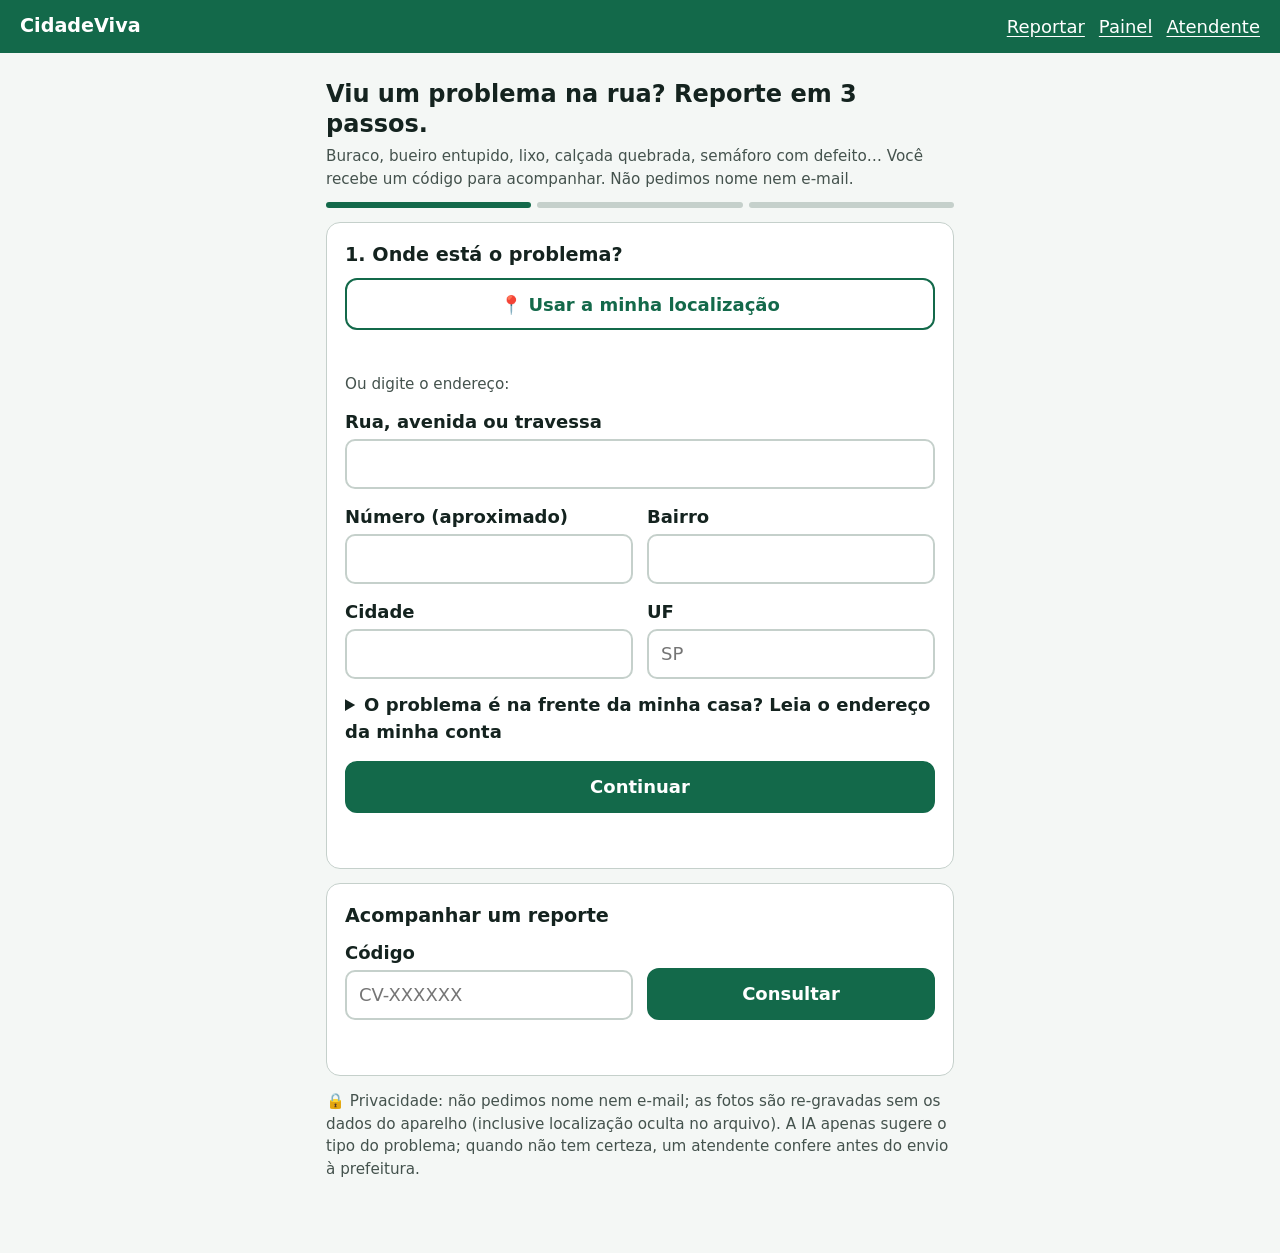
==== static/index.html @ 7f7e9238 "Subindo projeto MVP" ====
<!DOCTYPE html>
<html lang="pt-BR">
<head>
<meta charset="utf-8"><meta name="viewport" content="width=device-width, initial-scale=1">
<title>CidadeViva · Reporte um problema na sua rua</title>
<link rel="stylesheet" href="/static/style.css">
</head>
<body>
<header><strong>CidadeViva</strong><nav aria-label="Principal"><a href="/">Reportar</a><a href="/painel">Painel</a><a href="/admin">Atendente</a></nav></header>
<main>
  <h1>Viu um problema na rua? Reporte em 3 passos.</h1>
  <p class="muted">Buraco, bueiro entupido, lixo, calçada quebrada, semáforo com defeito… Você recebe um código para acompanhar. Não pedimos nome nem e-mail.</p>
  <ol class="steps" aria-hidden="true"><li id="b1" class="on"></li><li id="b2"></li><li id="b3"></li></ol>

  <!-- PASSO 1: onde -->
  <section class="card" id="s1" aria-labelledby="t1">
    <h2 id="t1" tabindex="-1">1. Onde está o problema?</h2>
    <button class="btn secondary" id="gps" type="button">📍 Usar a minha localização</button>
    <div class="status" id="gpsmsg" role="status" aria-live="polite"></div>
    <p class="muted">Ou digite o endereço:</p>
    <div class="grid">
      <div><label for="logradouro">Rua, avenida ou travessa</label><input type="text" id="logradouro" autocomplete="off"></div>
      <div class="row2">
        <div><label for="numero">Número (aproximado)</label><input type="text" id="numero" inputmode="numeric" autocomplete="off"></div>
        <div><label for="bairro">Bairro</label><input type="text" id="bairro" autocomplete="off"></div>
      </div>
      <div class="row2">
        <div><label for="cidade">Cidade</label><input type="text" id="cidade" autocomplete="off"></div>
        <div><label for="uf">UF</label><input type="text" id="uf" maxlength="2" autocomplete="off" placeholder="SP"></div>
      </div>
    </div>
    <details style="margin-top:12px"><summary style="cursor:pointer;font-weight:600;min-height:44px">O problema é na frente da minha casa? Leia o endereço da minha conta</summary>
      <p class="muted">Foto de uma conta de luz, água ou telefone (Enel, Sabesp ou Claro). Lemos o endereço e preenchemos os campos; você confere. A foto da conta não é guardada.</p>
      <label class="btn secondary" for="fatura" style="cursor:pointer">📷 Foto da conta</label>
      <input class="sr" id="fatura" type="file" accept="image/*">
      <div class="status" id="fmsg" role="status" aria-live="polite"></div>
    </details>
    <div class="actions"><button class="btn" id="n1" type="button">Continuar</button></div>
    <div class="status err" id="e1" role="alert"></div>
  </section>

  <!-- PASSO 2: o quê -->
  <section class="card" id="s2" aria-labelledby="t2" hidden>
    <h2 id="t2" tabindex="-1">2. O que está acontecendo?</h2>
    <label for="descricao">Descreva com suas palavras</label>
    <textarea id="descricao" maxlength="1500" aria-describedby="hd" placeholder="Ex.: buraco grande no meio da rua, carros desviam para a outra pista"></textarea>
    <div class="hint" id="hd">Não escreva telefone, CPF ou e-mail: removemos esses dados, mas é melhor não enviar.</div>
    <p style="margin-top:12px"><label class="btn secondary" for="foto" style="cursor:pointer">📷 Foto do problema (opcional)</label></p>
    <input class="sr" id="foto" type="file" accept="image/*" capture="environment">
    <img class="prev" id="prev" alt="Pré-visualização da foto do problema" hidden>
    <div class="actions"><button class="btn" id="n2" type="button">Continuar</button><button class="btn secondary" id="v1" type="button">Voltar</button></div>
    <div class="status" id="e2" role="alert"></div>
  </section>

  <!-- PASSO 3: conferir e enviar -->
  <section class="card" id="s3" aria-labelledby="t3" hidden>
    <h2 id="t3" tabindex="-1">3. Confira e envie</h2>
    <div id="resumo" class="muted" style="white-space:pre-line"></div>
    <label for="categoria" style="margin-top:12px">Tipo de problema</label>
    <select id="categoria"></select>
    <div id="iabox" class="banner" hidden></div>
    <div id="formal" class="muted" hidden></div>
    <div class="actions"><button class="btn" id="enviar" type="button">✔ Enviar reporte</button><button class="btn secondary" id="v2" type="button">Voltar</button></div>
    <div class="status" id="e3" role="alert"></div>
  </section>

  <!-- PASSO 4: pronto -->
  <section class="card" id="s4" aria-labelledby="t4" hidden>
    <h2 id="t4" tabindex="-1">✔ Reporte enviado</h2>
    <p>Guarde o seu código:</p><div class="code" id="codigo"></div>
    <div class="banner good" id="msg4"></div>
    <button class="btn secondary" id="novo" type="button">Fazer outro reporte</button>
  </section>

  <section class="card" aria-labelledby="t5">
    <h2 id="t5">Acompanhar um reporte</h2>
    <div class="row2"><div><label for="busca">Código</label><input type="text" id="busca" placeholder="CV-XXXXXX" autocomplete="off"></div>
    <div style="align-self:end"><button class="btn" id="bbusca" type="button">Consultar</button></div></div>
    <div class="status" id="rbusca" role="status" aria-live="polite"></div>
    <div id="meus"></div>
  </section>
  <p class="muted">🔒 Privacidade: não pedimos nome nem e-mail; as fotos são re-gravadas sem os dados do aparelho (inclusive localização oculta no arquivo). A IA apenas sugere o tipo do problema; quando não tem certeza, um atendente confere antes do envio à prefeitura.</p>
</main>
<script>
"use strict";
const $=id=>document.getElementById(id);
const CATS={pavimento:"Pavimento e buracos",iluminacao:"Iluminação pública",limpeza_urbana:"Limpeza urbana e descarte",arvores_areas_verdes:"Árvores e áreas verdes",calcadas_acessibilidade:"Calçadas e acessibilidade",sinalizacao_semaforo:"Sinalização e semáforos",drenagem:"Drenagem e alagamentos"};
const STATUS={novo:"Aguardando conferência",triado:"Na fila para envio à prefeitura",enviado_prefeitura:"Enviado à prefeitura",resolvido:"Resolvido"};
const UFS="AC AL AP AM BA CE DF ES GO MA MT MS MG PA PB PR PE PI RJ RN RS RO RR SC SP SE TO".split(" ");
const store={get(k,d){try{return JSON.parse(localStorage.getItem(k))??d}catch{return d}},set(k,v){try{localStorage.setItem(k,JSON.stringify(v))}catch{}}};
let uid=store.get("cv_uid",null); if(!uid){uid=(crypto.randomUUID?crypto.randomUUID():String(Date.now())+Math.random().toString(16).slice(2)).replace(/-/g,"");store.set("cv_uid",uid)}
let pos=null, fotoProb=null, origem="manual", sugestao=null;
const esc=s=>String(s??"").replace(/[&<>"']/g,c=>({"&":"&amp;","<":"&lt;",">":"&gt;",'"':"&quot;","'":"&#39;"}[c]));

function ir(n){for(let i=1;i<=4;i++){$("s"+i).hidden=i!==n} for(let i=1;i<=3;i++)$("b"+i).classList.toggle("on",i<=Math.min(n,3)); const t=$("t"+n);t.scrollIntoView({behavior:"smooth",block:"start"});t.focus({preventScroll:true})}
async function shrink(file,max=1600){try{const im=await createImageBitmap(file);const k=Math.min(1,max/Math.max(im.width,im.height));if(k===1&&file.size<2e6)return file;const c=document.createElement("canvas");c.width=Math.round(im.width*k);c.height=Math.round(im.height*k);c.getContext("2d").drawImage(im,0,0,c.width,c.height);return await new Promise(ok=>c.toBlob(b=>ok(b||file),"image/jpeg",.88))}catch{return file}}

// Passo 1
$("gps").onclick=()=>{ if(!navigator.geolocation){$("gpsmsg").textContent="Seu aparelho não oferece localização. Digite o endereço.";return}
  $("gpsmsg").textContent="Buscando localização…";
  navigator.geolocation.getCurrentPosition(p=>{pos={lat:p.coords.latitude,lon:p.coords.longitude};$("gpsmsg").className="status ok";$("gpsmsg").textContent="✔ Localização capturada. Se quiser, complete o endereço abaixo."},
   ()=>{$("gpsmsg").className="status err";$("gpsmsg").textContent="Não conseguimos a localização. Digite o endereço."},{enableHighAccuracy:true,timeout:15000})};
$("fatura").onchange=async e=>{const f=e.target.files[0];if(!f)return;$("fmsg").className="status";$("fmsg").textContent="Lendo a conta… alguns segundos.";
  try{const fd=new FormData();fd.append("file",await shrink(f,2000),"conta.jpg");const r=await fetch("/extract-address",{method:"POST",body:fd,signal:AbortSignal.timeout(60000)});
   if(!r.ok)throw new Error((await r.json().catch(()=>({}))).detail||"erro "+r.status);const j=await r.json();const a=j.address||{};
   if(!j.company){$("fmsg").className="status err";$("fmsg").textContent="Não reconhecemos essa conta. Digite o endereço.";return}
   $("logradouro").value=a.logradouro||"";$("numero").value=a.numero||"";$("bairro").value=a.bairro||"";$("cidade").value=a.cidade||"";$("uf").value=a.uf||"";origem="foto_fatura";
   const d=j.fields_to_check||[];$("fmsg").className="status "+(d.length?"err":"ok");$("fmsg").textContent=d.length?"Lemos a conta, mas confira: "+d.join(", ")+".":"✔ Endereço lido. Confira se está certo."}
  catch(err){$("fmsg").className="status err";$("fmsg").textContent="Não foi possível ler a foto. Digite o endereço."}};
$("n1").onclick=()=>{const uf=$("uf").value.trim().toUpperCase();$("e1").textContent="";
  if(!$("logradouro").value.trim()&&!pos)return $("e1").textContent="Informe a rua ou use a sua localização.";
  if(uf&&!UFS.includes(uf)){$("uf").setAttribute("aria-invalid","true");return $("e1").textContent="UF inválida. Use a sigla, como SP."} $("uf").removeAttribute("aria-invalid");ir(2)};

// Passo 2
$("foto").onchange=async e=>{const f=e.target.files[0];fotoProb=f?await shrink(f):null;$("prev").hidden=!f;if(f)$("prev").src=URL.createObjectURL(fotoProb)};
$("v1").onclick=()=>ir(1);
$("n2").onclick=async()=>{const d=$("descricao").value.trim();$("e2").textContent="";if(d.length<8)return $("e2").textContent="Descreva o problema com um pouco mais de detalhe.";
  $("n2").disabled=true;$("e2").className="status";$("e2").textContent="Analisando…";
  try{const r=await fetch("/api/triagem",{method:"POST",headers:{"Content-Type":"application/json"},body:JSON.stringify({descricao:d})});const j=await r.json();if(!r.ok)throw new Error(j.detail||"erro");sugestao=j}
  catch(err){sugestao={categoria:null,requer_revisao:true,confianca:0,texto_formal:null}} // a IA nunca bloqueia o reporte
  finally{$("n2").disabled=false;$("e2").textContent=""}
  mostrarResumo();ir(3)};

// Passo 3
function mostrarResumo(){const loc=[$("logradouro").value.trim(),$("numero").value.trim()].filter(Boolean).join(", ");
  $("resumo").textContent=`Local: ${[loc,$("bairro").value.trim(),$("cidade").value.trim(),$("uf").value.trim().toUpperCase()].filter(Boolean).join(" - ")||"pela localização do aparelho"}${pos?"\n(localização do aparelho incluída)":""}\nRelato: ${$("descricao").value.trim()}${fotoProb?"\nFoto do problema anexada":""}`;
  const sel=$("categoria");sel.innerHTML=(sugestao.categoria?"":'<option value="">Escolha o tipo…</option>')+Object.entries(CATS).map(([k,v])=>`<option value="${k}">${v}</option>`).join("");if(sugestao.categoria)sel.value=sugestao.categoria;
  const box=$("iabox");box.hidden=false;
  if(sugestao.categoria&&!sugestao.requer_revisao){box.className="banner good";box.textContent=`Sugestão automática: ${CATS[sugestao.categoria]}. Se estiver errado, troque acima.`}
  else{box.className="banner";box.textContent=sugestao.categoria?`Não temos certeza do tipo (sugestão: ${CATS[sugestao.categoria]}). Escolha acima; um atendente vai conferir antes do envio à prefeitura.`:"Não conseguimos identificar o tipo. Escolha acima; um atendente vai conferir antes do envio à prefeitura."}
  $("formal").hidden=!sugestao.texto_formal;$("formal").textContent=sugestao.texto_formal?"Texto que será enviado à prefeitura: "+sugestao.texto_formal:""}
$("v2").onclick=()=>ir(2);
$("enviar").onclick=async()=>{$("e3").textContent="";if(!$("categoria").value)return $("e3").textContent="Escolha o tipo do problema.";
  $("enviar").disabled=true;const fd=new FormData();
  for(const k of["logradouro","numero","bairro","cidade","uf","descricao","categoria"])fd.append(k,$(k).value.trim());
  fd.set("uf",$("uf").value.trim().toUpperCase());fd.append("usuario_id",uid);fd.append("origem_endereco",origem);if(pos){fd.append("lat",pos.lat);fd.append("lon",pos.lon)}if(fotoProb)fd.append("foto",fotoProb,"problema.jpg");
  try{const r=await fetch("/api/reportes",{method:"POST",body:fd,signal:AbortSignal.timeout(60000)});const j=await r.json();if(!r.ok)throw new Error(j.detail||"erro "+r.status);
   const m=store.get("cv_meus",[]);m.unshift(j.codigo);store.set("cv_meus",m.slice(0,10));
   $("codigo").textContent=j.codigo;$("msg4").textContent=j.status==="triado"?"Recebemos seu reporte. Ele entra na fila para ser registrado no portal da prefeitura.":"Recebemos seu reporte. Um atendente vai conferir o tipo antes de enviá-lo à prefeitura.";ir(4);listar()}
  catch(err){$("e3").textContent="Não foi possível enviar: "+err.message}finally{$("enviar").disabled=false}};
$("novo").onclick=()=>{location.reload()};

// Acompanhar
async function consultar(cod){const r=await fetch("/api/reportes/"+encodeURIComponent(cod));return r.ok?r.json():null}
function linha(j){return `<tr><td><b>${esc(j.codigo)}</b><br><span class="muted">${esc(j.categoria_nome||"")}</span></td><td><span class="badge ${esc(j.status)}">${esc(STATUS[j.status]||j.status)}</span>${j.protocolo?`<br>Protocolo: <b>${esc(j.protocolo)}</b>`:""}</td></tr>`}
$("bbusca").onclick=async()=>{const c=$("busca").value.trim();if(!c)return;const j=await consultar(c);$("rbusca").className="status "+(j?"":"err");$("rbusca").innerHTML=j?`<table>${linha(j)}</table>`:"Código não encontrado."};
async function listar(){const m=store.get("cv_meus",[]);if(!m.length){$("meus").innerHTML="";return}const js=(await Promise.all(m.map(consultar))).filter(Boolean);$("meus").innerHTML=`<h3 style="font-size:1rem">Seus reportes neste aparelho</h3><table>${js.map(linha).join("")}</table>`}
listar();
</script>
</body></html>
---- static/style.css ----
:root{--bg:#f4f7f5;--card:#fff;--ink:#14231f;--muted:#44524d;--line:#c5d0cb;--brand:#13694a;--brand-ink:#fff;--ok:#0b6b3a;--warn-bg:#fff4d6;--warn-line:#9a6700;--err:#a31515}
*{box-sizing:border-box}
body{margin:0;background:var(--bg);color:var(--ink);font:18px/1.5 system-ui,-apple-system,"Segoe UI",Roboto,Arial,sans-serif}
header{background:var(--brand);color:var(--brand-ink);padding:12px 20px;display:flex;justify-content:space-between;align-items:center;gap:12px;flex-wrap:wrap}
header strong{font-size:1.2rem} header nav a{color:#fff;margin-left:14px;text-underline-offset:3px}
main{max-width:660px;margin:0 auto;padding:18px 16px 60px}
h1{font-size:1.5rem;line-height:1.25;margin:8px 0 6px} h2{font-size:1.2rem;margin:0 0 8px} p{margin:6px 0 12px}
.card{background:var(--card);border:1px solid var(--line);border-radius:14px;padding:18px;margin:14px 0}
.muted{color:var(--muted);font-size:.95rem}
.btn{display:inline-flex;align-items:center;justify-content:center;min-height:52px;padding:0 22px;border-radius:12px;font:inherit;font-weight:700;border:2px solid var(--brand);cursor:pointer;background:var(--brand);color:var(--brand-ink);width:100%;text-align:center}
.btn.secondary{background:#fff;color:var(--brand)} .btn[disabled]{opacity:.5;cursor:not-allowed}
.btn.small{min-height:44px;width:auto;padding:0 14px;font-size:.95rem}
.link{background:none;border:0;color:var(--brand);text-decoration:underline;font:inherit;cursor:pointer;padding:10px 0;min-height:44px}
:is(a,button,input,select,textarea,summary):focus-visible{outline:3px solid #1a5fd0;outline-offset:2px}
.status{margin-top:10px;font-weight:600;min-height:1.5em} .status.err{color:var(--err)} .status.ok{color:var(--ok)}
.banner{background:var(--warn-bg);border-left:6px solid var(--warn-line);padding:12px 14px;border-radius:8px;margin:12px 0}
.banner.good{background:#e3f5ea;border-left-color:var(--ok)}
.grid{display:grid;gap:14px} .row2{display:grid;grid-template-columns:1fr 1fr;gap:14px} .wide{grid-column:span 2}
label{display:block;font-weight:700;margin-bottom:4px}
input[type=text],input[type=password],textarea,select{width:100%;min-height:50px;padding:8px 12px;font:inherit;border:2px solid var(--line);border-radius:10px;background:#fff;color:var(--ink)}
textarea{min-height:120px;resize:vertical} input.check{border-color:var(--warn-line);background:var(--warn-bg)} [aria-invalid=true]{border-color:var(--err)!important}
.hint{font-size:.9rem;color:var(--muted);margin-top:3px} .hint.bad{color:var(--err);font-weight:600}
.actions{display:grid;gap:10px;margin-top:16px} .sr{position:absolute;left:-9999px} [hidden]{display:none!important}
.steps{display:flex;gap:6px;margin:6px 0 4px;padding:0;list-style:none} .steps li{flex:1;height:6px;border-radius:3px;background:var(--line)} .steps li.on{background:var(--brand)}
img.prev{max-width:100%;max-height:220px;border-radius:10px;border:1px solid var(--line);display:block;margin:10px auto 0}
.code{font-size:2rem;font-weight:800;letter-spacing:2px;text-align:center;margin:6px 0;color:var(--brand)}
.badge{display:inline-block;padding:2px 10px;border-radius:99px;font-size:.85rem;font-weight:700;background:#e3ecf0;color:#14414f}
.badge.triado{background:#e3f5ea;color:var(--ok)} .badge.novo{background:var(--warn-bg);color:var(--warn-line)} .badge.enviado_prefeitura{background:#d9e8ff;color:#12407d}
table{width:100%;border-collapse:collapse;font-size:.92rem} th,td{border-bottom:1px solid var(--line);padding:6px 4px;text-align:left;vertical-align:top}
.bar{background:#d6e6de;border-radius:6px;height:18px;overflow:hidden} .bar>i{display:block;height:100%;background:var(--brand)}
@media (max-width:480px){.row2{grid-template-columns:1fr}.wide{grid-column:auto}}
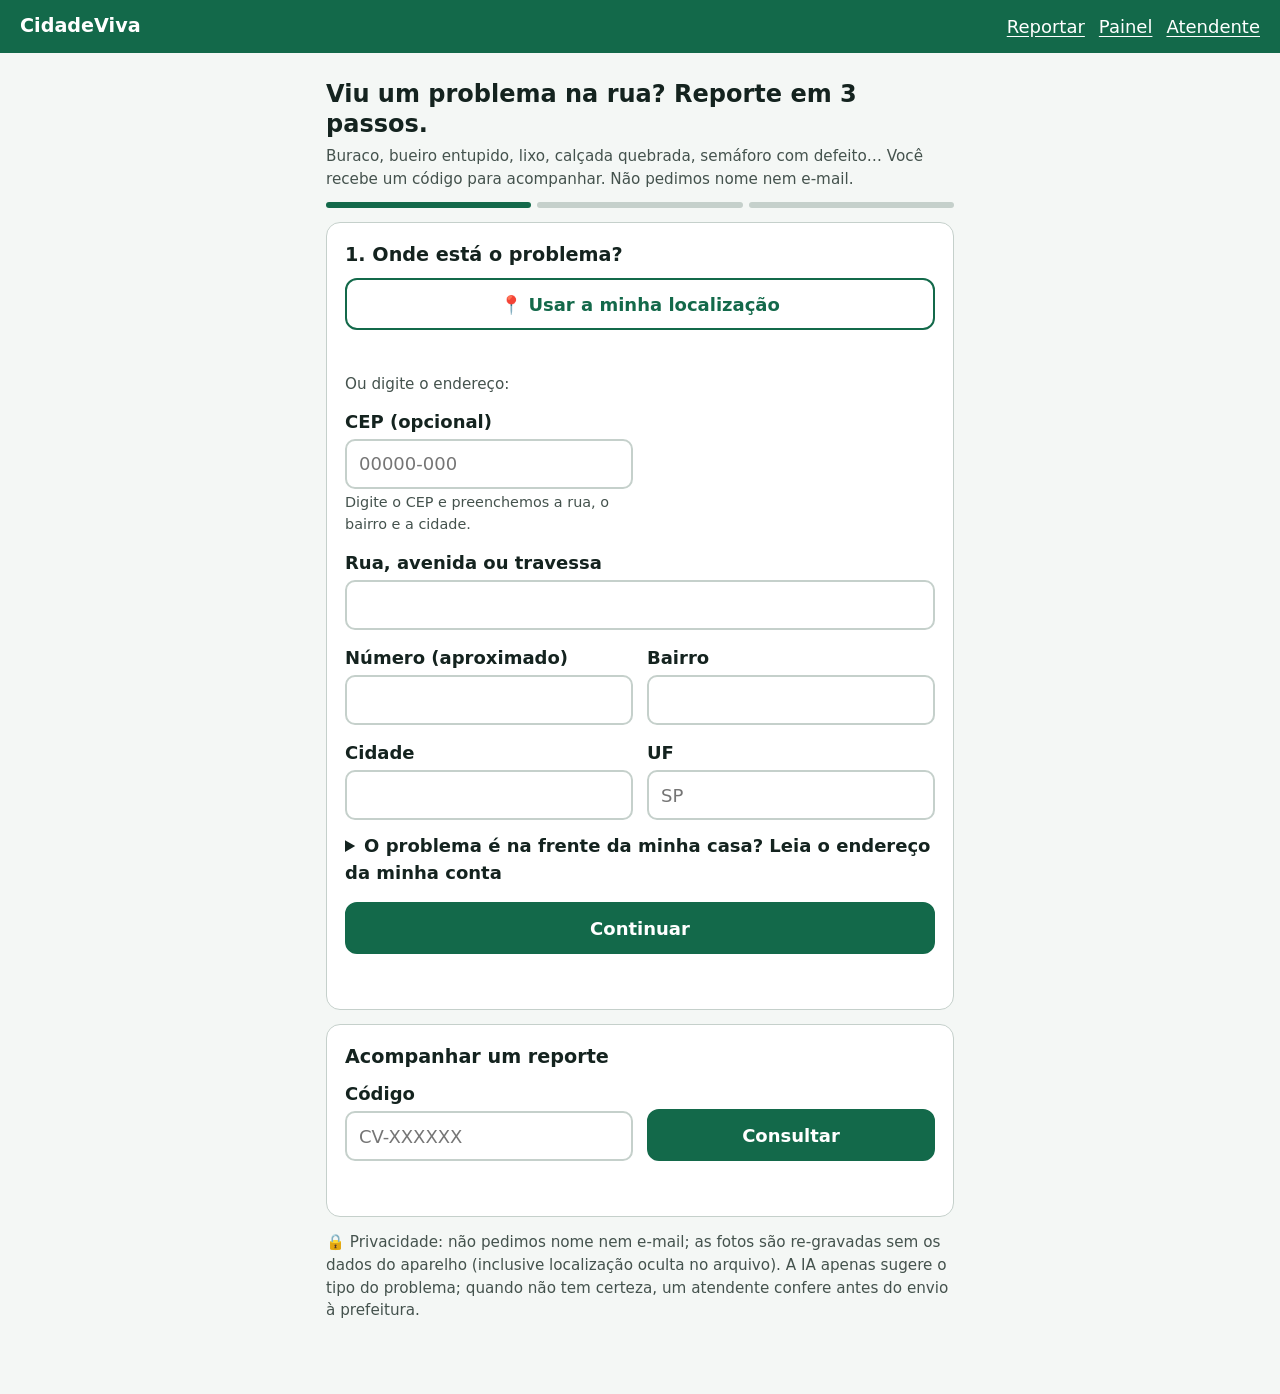
==== commit c96006d3: "Preenche endereco por CEP (ViaCEP) e por localizacao (OpenStreetMap)" ====
--- a/static/index.html
+++ b/static/index.html
@@ -19,6 +19,7 @@
     <div class="status" id="gpsmsg" role="status" aria-live="polite"></div>
     <p class="muted">Ou digite o endereço:</p>
     <div class="grid">
+      <div class="row2"><div><label for="cep">CEP (opcional)</label><input type="text" id="cep" inputmode="numeric" autocomplete="off" maxlength="9" placeholder="00000-000" aria-describedby="hcep"><div class="hint" id="hcep">Digite o CEP e preenchemos a rua, o bairro e a cidade.</div></div></div>
       <div><label for="logradouro">Rua, avenida ou travessa</label><input type="text" id="logradouro" autocomplete="off"></div>
       <div class="row2">
         <div><label for="numero">Número (aproximado)</label><input type="text" id="numero" inputmode="numeric" autocomplete="off"></div>
@@ -98,13 +99,22 @@
 // Passo 1
 $("gps").onclick=()=>{ if(!navigator.geolocation){$("gpsmsg").textContent="Seu aparelho não oferece localização. Digite o endereço.";return}
   $("gpsmsg").textContent="Buscando localização…";
-  navigator.geolocation.getCurrentPosition(p=>{pos={lat:p.coords.latitude,lon:p.coords.longitude};$("gpsmsg").className="status ok";$("gpsmsg").textContent="✔ Localização capturada. Se quiser, complete o endereço abaixo."},
+  navigator.geolocation.getCurrentPosition(async p=>{pos={lat:p.coords.latitude,lon:p.coords.longitude};$("gpsmsg").className="status ok";$("gpsmsg").textContent="✔ Localização capturada. Buscando o endereço…";
+   try{const r=await fetch(`/api/geocode?lat=${pos.lat}&lon=${pos.lon}`,{signal:AbortSignal.timeout(15000)});if(!r.ok)throw 0;const a=await r.json();
+    for(const k of["cep","logradouro","numero","bairro","cidade","uf"]){if(a[k]&&!$(k).value.trim())$(k).value=a[k]}
+    $("gpsmsg").textContent="✔ Localização capturada e endereço preenchido. Confira e corrija se precisar."}
+   catch{$("gpsmsg").textContent="✔ Localização capturada. Não conseguimos descobrir o endereço: preencha abaixo."}},
    ()=>{$("gpsmsg").className="status err";$("gpsmsg").textContent="Não conseguimos a localização. Digite o endereço."},{enableHighAccuracy:true,timeout:15000})};
+$("cep").addEventListener("input",async()=>{let d=$("cep").value.replace(/\D/g,"").slice(0,8);$("cep").value=d.length>5?d.slice(0,5)+"-"+d.slice(5):d;if(d.length<8){$("hcep").className="hint";$("hcep").textContent="Digite o CEP e preenchemos a rua, o bairro e a cidade.";return}
+  $("hcep").className="hint";$("hcep").textContent="Buscando o CEP…";
+  try{const r=await fetch("/api/cep/"+d,{signal:AbortSignal.timeout(15000)});if(!r.ok)throw new Error(r.status===404?"CEP não encontrado. Preencha à mão.":"Não conseguimos buscar o CEP agora. Preencha à mão.");const a=await r.json();
+   for(const k of["logradouro","bairro","cidade","uf"]){if(a[k])$(k).value=a[k]}$("hcep").className="hint";$("hcep").textContent="✔ Endereço preenchido pelo CEP. Informe o número e confira."}
+  catch(e){$("hcep").className="hint bad";$("hcep").textContent=e.message||"Não conseguimos buscar o CEP. Preencha à mão."}});
 $("fatura").onchange=async e=>{const f=e.target.files[0];if(!f)return;$("fmsg").className="status";$("fmsg").textContent="Lendo a conta… alguns segundos.";
   try{const fd=new FormData();fd.append("file",await shrink(f,2000),"conta.jpg");const r=await fetch("/extract-address",{method:"POST",body:fd,signal:AbortSignal.timeout(60000)});
    if(!r.ok)throw new Error((await r.json().catch(()=>({}))).detail||"erro "+r.status);const j=await r.json();const a=j.address||{};
    if(!j.company){$("fmsg").className="status err";$("fmsg").textContent="Não reconhecemos essa conta. Digite o endereço.";return}
-   $("logradouro").value=a.logradouro||"";$("numero").value=a.numero||"";$("bairro").value=a.bairro||"";$("cidade").value=a.cidade||"";$("uf").value=a.uf||"";origem="foto_fatura";
+   $("cep").value=a.cep||"";$("logradouro").value=a.logradouro||"";$("numero").value=a.numero||"";$("bairro").value=a.bairro||"";$("cidade").value=a.cidade||"";$("uf").value=a.uf||"";origem="foto_fatura";
    const d=j.fields_to_check||[];$("fmsg").className="status "+(d.length?"err":"ok");$("fmsg").textContent=d.length?"Lemos a conta, mas confira: "+d.join(", ")+".":"✔ Endereço lido. Confira se está certo."}
   catch(err){$("fmsg").className="status err";$("fmsg").textContent="Não foi possível ler a foto. Digite o endereço."}};
 $("n1").onclick=()=>{const uf=$("uf").value.trim().toUpperCase();$("e1").textContent="";
@@ -132,7 +142,7 @@
 $("v2").onclick=()=>ir(2);
 $("enviar").onclick=async()=>{$("e3").textContent="";if(!$("categoria").value)return $("e3").textContent="Escolha o tipo do problema.";
   $("enviar").disabled=true;const fd=new FormData();
-  for(const k of["logradouro","numero","bairro","cidade","uf","descricao","categoria"])fd.append(k,$(k).value.trim());
+  for(const k of["cep","logradouro","numero","bairro","cidade","uf","descricao","categoria"])fd.append(k,$(k).value.trim());
   fd.set("uf",$("uf").value.trim().toUpperCase());fd.append("usuario_id",uid);fd.append("origem_endereco",origem);if(pos){fd.append("lat",pos.lat);fd.append("lon",pos.lon)}if(fotoProb)fd.append("foto",fotoProb,"problema.jpg");
   try{const r=await fetch("/api/reportes",{method:"POST",body:fd,signal:AbortSignal.timeout(60000)});const j=await r.json();if(!r.ok)throw new Error(j.detail||"erro "+r.status);
    const m=store.get("cv_meus",[]);m.unshift(j.codigo);store.set("cv_meus",m.slice(0,10));
